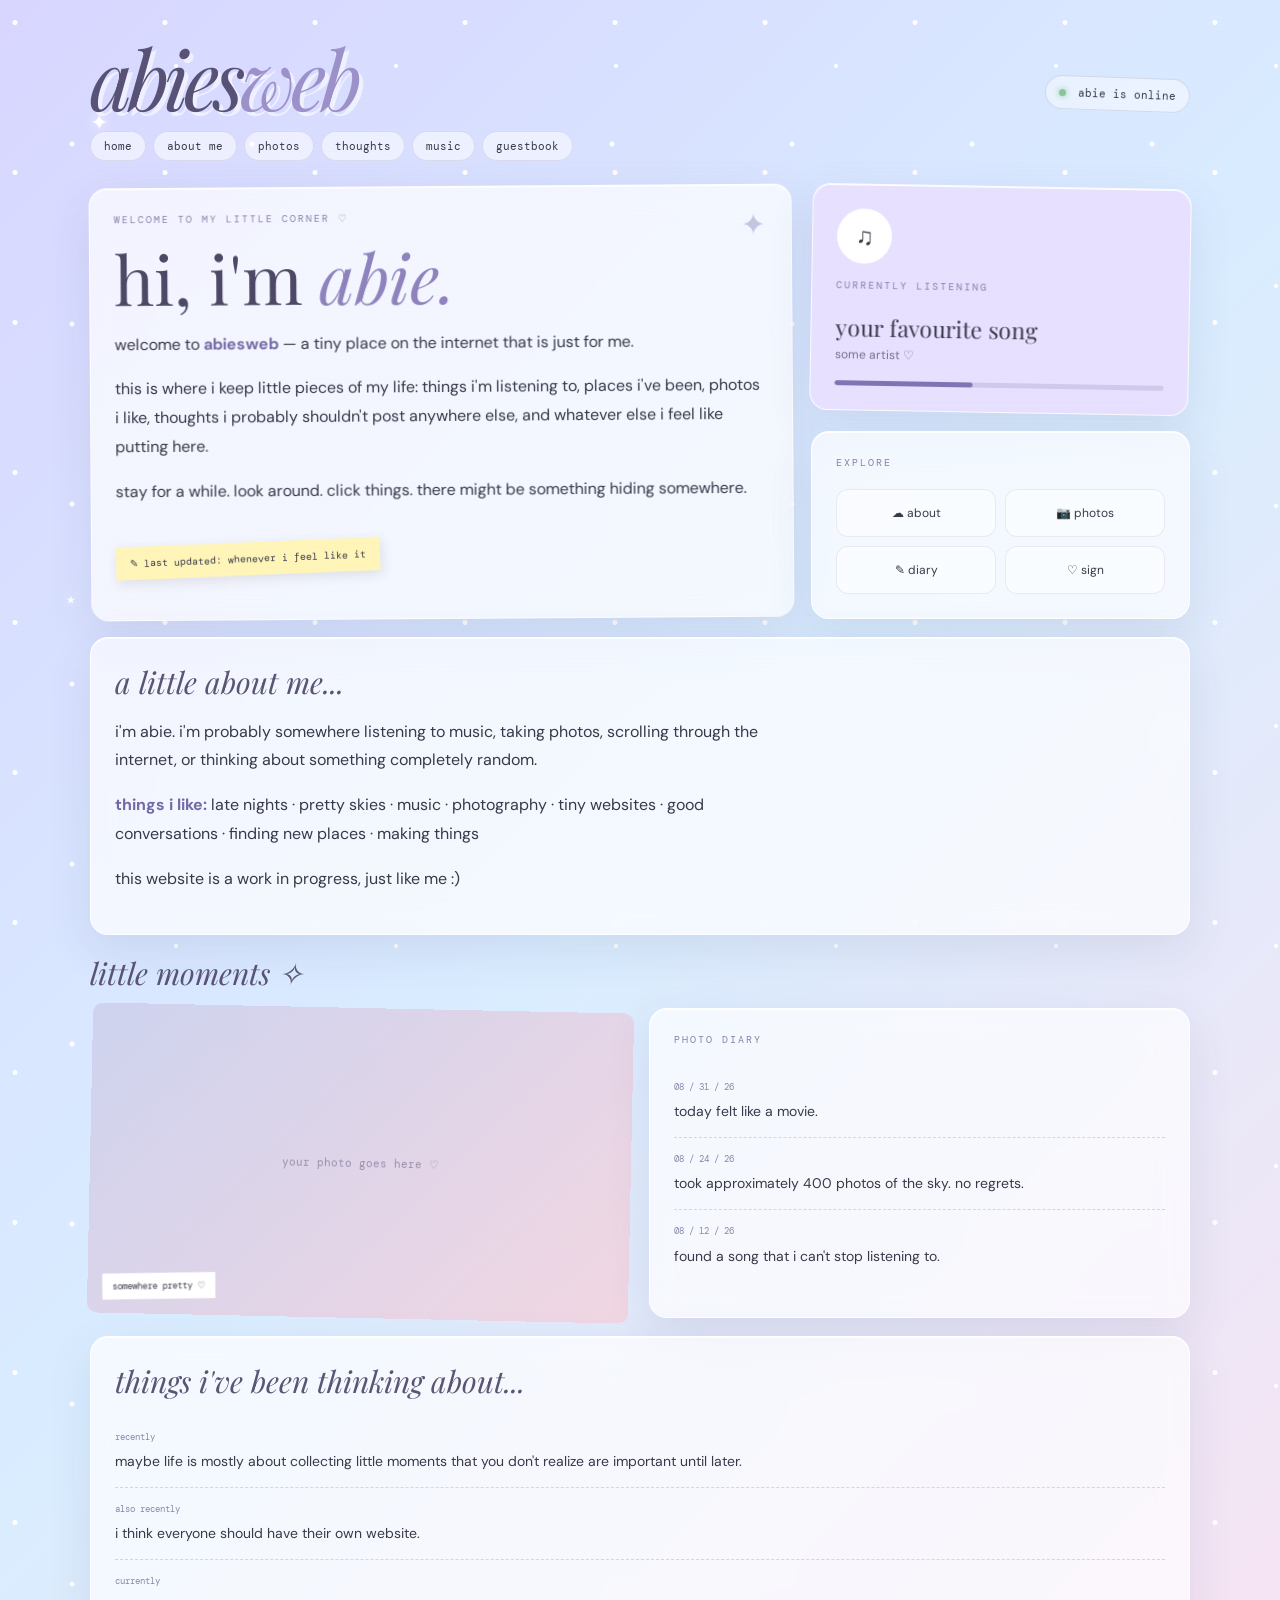
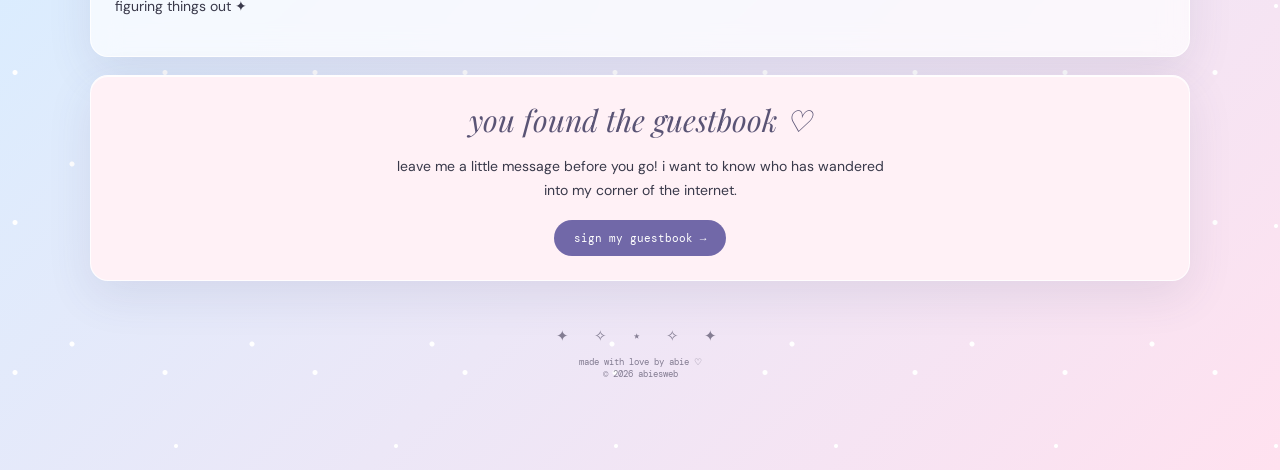
==== index.html @ 8694484e "Add files via upload Add website" ====
<!DOCTYPE html> <html lang="en"> <head> <meta charset="UTF-8"> <meta name="viewport" content="width=device-width, initial-scale=1.0"> <title>abiesweb ✦</title> <link rel="preconnect" href="https://fonts.googleapis.com"> <link rel="preconnect" href="https://fonts.gstatic.com" crossorigin> <link href="https://fonts.googleapis.com/css2?family=DM+Mono:wght@400;500&family=DM+Sans:wght@400;500;700&family=Playfair+Display:ital,wght@0,400;0,500;1,400&display=swap" rel="stylesheet"> <style> :root { --lavender: #dcd8ff; --blue: #cfe8ff; --pink: #ffd9ec; --cream: #fffaf4; --ink: #39394a; --purple: #7168a8; --white: rgba(255,255,255,.68); } * { box-sizing: border-box; cursor: default; } html { scroll-behavior: smooth; } body { margin: 0; color: var(--ink); font-family: "DM Sans", sans-serif; min-height: 100vh; background: radial-gradient(circle at 10% 15%, #ffffff 0 2px, transparent 3px), radial-gradient(circle at 80% 30%, #ffffff 0 1.5px, transparent 2.5px), radial-gradient(circle at 40% 80%, #ffffff 0 2px, transparent 3px), linear-gradient(135deg, #d8d6ff, #d9edff 45%, #ffe1ef); background-size: 150px 150px, 220px 220px, 180px 180px, cover; overflow-x: hidden; } body::before { content: ""; position: fixed; inset: 0; pointer-events: none; z-index: 20; opacity: .13; background-image: repeating-linear-gradient( 0deg, rgba(0,0,0,.04) 0px, rgba(0,0,0,.04) 1px, transparent 1px, transparent 4px ); } a { color: inherit; text-decoration: none; } a:hover { color: var(--purple); } /* FLOATING DECORATIONS */ .sparkle { position: fixed; z-index: 1; color: white; font-size: 22px; animation: float 5s ease-in-out infinite; text-shadow: 0 0 12px white; pointer-events: none; } .s1 { top: 12%; left: 7%; animation-delay: 0s; } .s2 { top: 24%; right: 9%; animation-delay: 1s; } .s3 { top: 65%; left: 5%; animation-delay: 2s; } .s4 { top: 80%; right: 8%; animation-delay: 3s; } @keyframes float { 0%,100% { transform: translateY(0) rotate(0deg); } 50% { transform: translateY(-15px) rotate(8deg); } } /* MAIN WRAPPER */ .page { width: min(1100px, calc(100% - 30px)); margin: 45px auto; position: relative; z-index: 2; } /* HEADER */ header { display: flex; align-items: flex-end; justify-content: space-between; gap: 20px; margin-bottom: 20px; } .logo { font-family: "Playfair Display", serif; font-style: italic; font-size: clamp(45px, 8vw, 82px); line-height: .8; letter-spacing: -5px; color: #575276; text-shadow: 4px 4px 0 rgba(255,255,255,.6); } .logo span { color: #9c91c9; } .status { font-family: "DM Mono", monospace; font-size: 11px; padding: 9px 13px; border: 1px solid rgba(70,60,100,.15); border-radius: 30px; background: rgba(255,255,255,.45); backdrop-filter: blur(10px); transform: rotate(2deg); } .status-dot { display: inline-block; width: 7px; height: 7px; margin-right: 5px; border-radius: 50%; background: #88c59b; box-shadow: 0 0 7px #88c59b; } /* NAV */ nav { display: flex; flex-wrap: wrap; gap: 7px; margin-bottom: 25px; } nav a { padding: 7px 13px; background: rgba(255,255,255,.55); border: 1px solid rgba(80,70,110,.13); border-radius: 20px; font-family: "DM Mono", monospace; font-size: 11px; transition: .2s ease; } nav a:hover { transform: translateY(-3px) rotate(-2deg); background: white; box-shadow: 0 6px 18px rgba(70,60,100,.12); } /* GRID */ .grid { display: grid; grid-template-columns: 1.3fr .7fr; gap: 18px; } .card { background: var(--white); border: 1px solid rgba(255,255,255,.85); border-radius: 18px; padding: 24px; backdrop-filter: blur(14px); box-shadow: 0 15px 45px rgba(76,69,115,.11), inset 0 1px rgba(255,255,255,.9); } .hero { min-height: 400px; position: relative; overflow: hidden; transform: rotate(-.4deg); } .hero::after { content: "✦"; position: absolute; right: 25px; top: 20px; font-size: 30px; color: rgba(113,104,168,.35); animation: float 4s ease-in-out infinite; } .eyebrow { font-family: "DM Mono", monospace; text-transform: uppercase; letter-spacing: 2px; font-size: 10px; color: #8880aa; margin-bottom: 20px; } h1 { font-family: "Playfair Display", serif; font-weight: 400; font-size: clamp(40px, 6vw, 68px); line-height: .95; margin: 0 0 20px; color: #4d4866; } h1 em { color: #8e83bd; } .intro { max-width: 650px; font-size: 16px; line-height: 1.8; } .intro strong { color: #7569a5; } .tiny-note { display: inline-block; margin-top: 20px; padding: 10px 14px; background: #fff5b9; transform: rotate(-2deg); box-shadow: 2px 4px 12px rgba(70,60,50,.12); font-family: "DM Mono", monospace; font-size: 10px; } /* SIDE COLUMN */ .side { display: flex; flex-direction: column; gap: 18px; } .now-playing { background: #e7e0ff; transform: rotate(1deg); } .music-icon { width: 55px; height: 55px; display: grid; place-items: center; border-radius: 50%; background: #fff; margin-bottom: 15px; font-size: 24px; animation: spin 7s linear infinite; } @keyframes spin { to { transform: rotate(360deg); } } .song { font-family: "Playfair Display", serif; font-size: 23px; } .artist { font-size: 12px; opacity: .65; margin-top: 4px; } .mini-player { margin-top: 18px; height: 5px; border-radius: 10px; background: rgba(80,70,120,.15); overflow: hidden; } .progress { width: 42%; height: 100%; background: #8075b2; border-radius: inherit; animation: progress 8s linear infinite alternate; } @keyframes progress { from { width: 10%; } to { width: 80%; } } .links { display: grid; grid-template-columns: 1fr 1fr; gap: 9px; } .little-link { padding: 15px; background: rgba(255,255,255,.55); border-radius: 12px; text-align: center; font-size: 12px; border: 1px solid rgba(80,70,120,.1); transition: .2s; } .little-link:hover { background: white; transform: translateY(-4px); } /* SECTIONS */ section { margin-top: 18px; } .section-title { font-family: "Playfair Display", serif; font-size: 30px; font-style: italic; margin: 0 0 15px; color: #5a5475; } .columns { display: grid; grid-template-columns: 1fr 1fr; gap: 18px; } .photo { min-height: 310px; background: linear-gradient(135deg, rgba(190,200,255,.5), rgba(255,210,230,.6)), #ddd; border-radius: 10px; display: flex; align-items: flex-end; padding: 15px; overflow: hidden; position: relative; transform: rotate(1.2deg); } .photo::before { content: "your photo goes here ♡"; position: absolute; inset: 0; display: grid; place-items: center; color: rgba(70,60,100,.45); font-family: "DM Mono", monospace; font-size: 11px; } .photo-label { position: relative; background: white; padding: 7px 10px; font-family: "DM Mono", monospace; font-size: 9px; transform: rotate(-2deg); } .thoughts { line-height: 1.8; font-size: 14px; } .thought { padding: 13px 0; border-bottom: 1px dashed rgba(80,70,120,.2); } .thought:last-child { border-bottom: none; } .date { display: block; font-family: "DM Mono", monospace; color: #8c84aa; font-size: 9px; margin-bottom: 4px; } /* GUESTBOOK */ .guestbook { text-align: center; background: #fff1f6; } .guestbook p { max-width: 500px; margin: 0 auto 18px; line-height: 1.7; font-size: 14px; } .button { display: inline-block; background: #7168a8; color: white; padding: 11px 20px; border-radius: 30px; font-family: "DM Mono", monospace; font-size: 11px; transition: .2s; } .button:hover { color: white; transform: scale(1.05) rotate(-2deg); box-shadow: 0 7px 20px rgba(80,70,130,.25); } /* FOOTER */ footer { text-align: center; padding: 45px 10px; font-family: "DM Mono", monospace; font-size: 9px; color: rgba(60,55,80,.6); } .footer-stars { font-size: 15px; margin-bottom: 10px; letter-spacing: 8px; } /* MOBILE */ @media (max-width: 760px) { .page { width: min(100% - 20px, 600px); margin: 25px auto; } header { align-items: flex-start; flex-direction: column; } .logo { font-size: 58px; } .grid, .columns { grid-template-columns: 1fr; } .hero { min-height: 360px; } .side { display: grid; grid-template-columns: 1fr; } .card { padding: 19px; } .photo { min-height: 260px; } } </style> </head> <body> <!-- little floating stars --> <div class="sparkle s1">✦</div> <div class="sparkle s2">✧</div> <div class="sparkle s3">⋆</div> <div class="sparkle s4">✦</div> <main class="page">
<header>
  <div class="logo">
    abies<span>web</span>
  </div>

  <div class="status">
    <span class="status-dot"></span>
    abie is online
  </div>
</header>

<nav>
  <a href="#home">home</a>
  <a href="#about">about me</a>
  <a href="#photos">photos</a>
  <a href="#thoughts">thoughts</a>
  <a href="#music">music</a>
  <a href="#guestbook">guestbook</a>
</nav>

<div class="grid" id="home">

  <article class="card hero">

    <div class="eyebrow">welcome to my little corner ♡</div>

    <h1>
      hi, i'm <em>abie.</em>
    </h1>

    <div class="intro">
      <p>
        welcome to <strong>abiesweb</strong> — a tiny place on the
        internet that is just for me.
      </p>

      <p>
        this is where i keep little pieces of my life:
        things i'm listening to, places i've been, photos i like,
        thoughts i probably shouldn't post anywhere else,
        and whatever else i feel like putting here.
      </p>

      <p>
        stay for a while. look around. click things.
        there might be something hiding somewhere.
      </p>
    </div>

    <div class="tiny-note">
      ✎ last updated: whenever i feel like it
    </div>

  </article>

  <div class="side">

    <article class="card now-playing" id="music">

      <div class="music-icon">♫</div>

      <div class="eyebrow">currently listening</div>

      <div class="song">your favourite song</div>
      <div class="artist">some artist ♡</div>

      <div class="mini-player">
        <div class="progress"></div>
      </div>

    </article>

    <article class="card">

      <div class="eyebrow">explore</div>

      <div class="links">
        <a class="little-link" href="#about">☁ about</a>
        <a class="little-link" href="#photos">📷 photos</a>
        <a class="little-link" href="#thoughts">✎ diary</a>
        <a class="little-link" href="#guestbook">♡ sign</a>
      </div>

    </article>

  </div>

</div>

<section id="about">

  <div class="card">

    <div class="section-title">a little about me...</div>

    <div class="intro">
      <p>
        i'm abie. i'm probably somewhere listening to music,
        taking photos, scrolling through the internet, or
        thinking about something completely random.
      </p>

      <p>
        <strong>things i like:</strong>
        late nights · pretty skies · music · photography ·
        tiny websites · good conversations · finding new places ·
        making things
      </p>

      <p>
        this website is a work in progress, just like me :)
      </p>
    </div>

  </div>

</section>

<section id="photos">

  <div class="section-title">little moments ✧</div>

  <div class="columns">

    <div class="photo">
      <div class="photo-label">somewhere pretty ♡</div>
    </div>

    <div class="card">

      <div class="eyebrow">photo diary</div>

      <div class="thoughts">

        <div class="thought">
          <span class="date">08 / 31 / 26</span>
          today felt like a movie.
        </div>

        <div class="thought">
          <span class="date">08 / 24 / 26</span>
          took approximately 400 photos of the sky.
          no regrets.
        </div>

        <div class="thought">
          <span class="date">08 / 12 / 26</span>
          found a song that i can't stop listening to.
        </div>

      </div>

    </div>

  </div>

</section>

<section id="thoughts">

  <div class="card">

    <div class="section-title">things i've been thinking about...</div>

    <div class="thoughts">

      <div class="thought">
        <span class="date">recently</span>
        maybe life is mostly about collecting little moments
        that you don't realize are important until later.
      </div>

      <div class="thought">
        <span class="date">also recently</span>
        i think everyone should have their own website.
      </div>

      <div class="thought">
        <span class="date">currently</span>
        figuring things out ✦
      </div>

    </div>

  </div>

</section>

<section id="guestbook">

  <div class="card guestbook">

    <div class="section-title">you found the guestbook ♡</div>

    <p>
      leave me a little message before you go!
      i want to know who has wandered into my corner
      of the internet.
    </p>

    <a class="button" href="#">
      sign my guestbook →
    </a>

  </div>

</section>

<footer>

  <div class="footer-stars">✦ ✧ ⋆ ✧ ✦</div>

  made with love by abie ♡
  <br>
  © 2026 abiesweb

</footer>

</main> </body> </html>
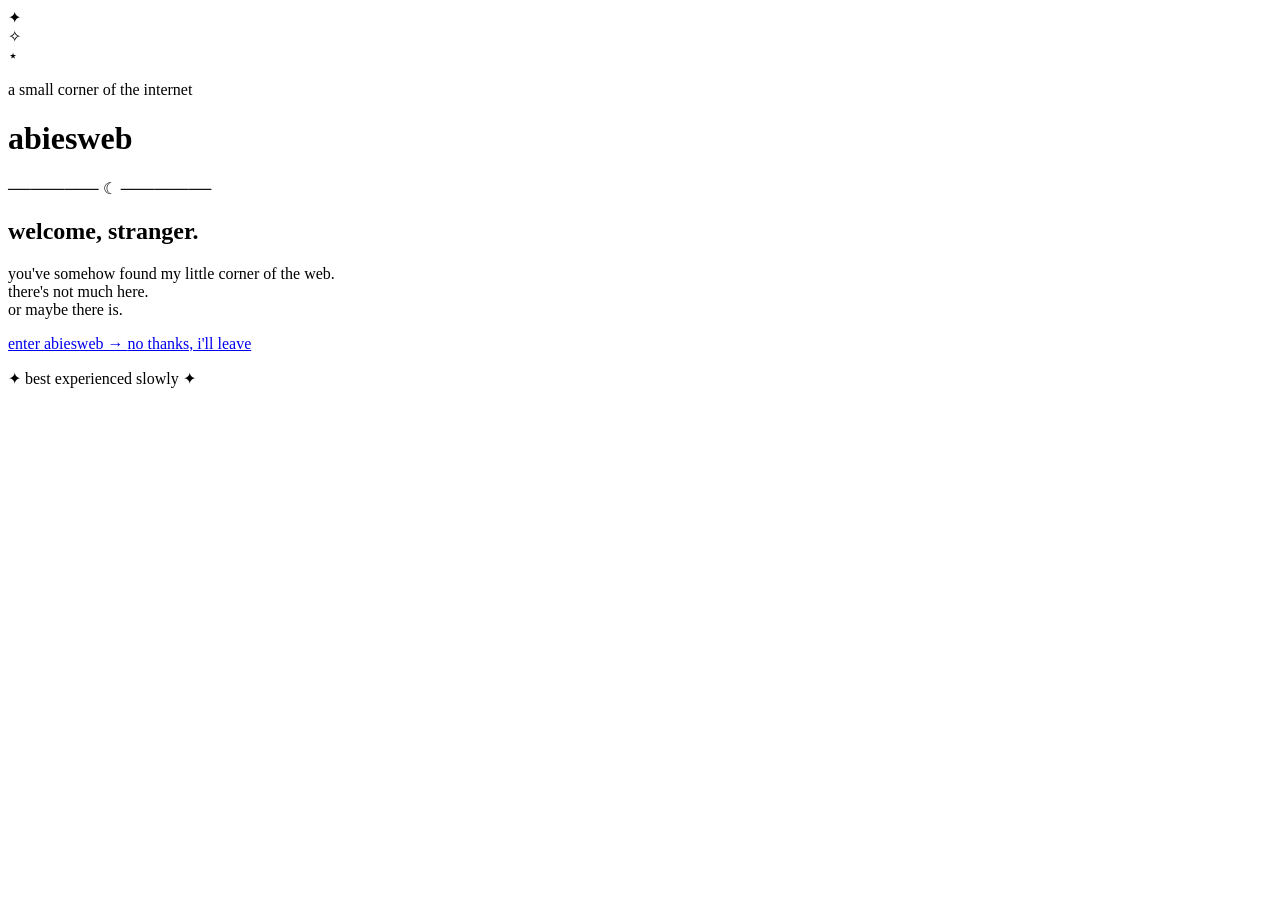
==== commit aeeca001: "Redesign index.html for entrance page The previous layout has been replaced with a new entrance page" ====
--- a/index.html
+++ b/index.html
@@ -1,220 +1,38 @@
-<!DOCTYPE html> <html lang="en"> <head> <meta charset="UTF-8"> <meta name="viewport" content="width=device-width, initial-scale=1.0"> <title>abiesweb ✦</title> <link rel="preconnect" href="https://fonts.googleapis.com"> <link rel="preconnect" href="https://fonts.gstatic.com" crossorigin> <link href="https://fonts.googleapis.com/css2?family=DM+Mono:wght@400;500&family=DM+Sans:wght@400;500;700&family=Playfair+Display:ital,wght@0,400;0,500;1,400&display=swap" rel="stylesheet"> <style> :root { --lavender: #dcd8ff; --blue: #cfe8ff; --pink: #ffd9ec; --cream: #fffaf4; --ink: #39394a; --purple: #7168a8; --white: rgba(255,255,255,.68); } * { box-sizing: border-box; cursor: default; } html { scroll-behavior: smooth; } body { margin: 0; color: var(--ink); font-family: "DM Sans", sans-serif; min-height: 100vh; background: radial-gradient(circle at 10% 15%, #ffffff 0 2px, transparent 3px), radial-gradient(circle at 80% 30%, #ffffff 0 1.5px, transparent 2.5px), radial-gradient(circle at 40% 80%, #ffffff 0 2px, transparent 3px), linear-gradient(135deg, #d8d6ff, #d9edff 45%, #ffe1ef); background-size: 150px 150px, 220px 220px, 180px 180px, cover; overflow-x: hidden; } body::before { content: ""; position: fixed; inset: 0; pointer-events: none; z-index: 20; opacity: .13; background-image: repeating-linear-gradient( 0deg, rgba(0,0,0,.04) 0px, rgba(0,0,0,.04) 1px, transparent 1px, transparent 4px ); } a { color: inherit; text-decoration: none; } a:hover { color: var(--purple); } /* FLOATING DECORATIONS */ .sparkle { position: fixed; z-index: 1; color: white; font-size: 22px; animation: float 5s ease-in-out infinite; text-shadow: 0 0 12px white; pointer-events: none; } .s1 { top: 12%; left: 7%; animation-delay: 0s; } .s2 { top: 24%; right: 9%; animation-delay: 1s; } .s3 { top: 65%; left: 5%; animation-delay: 2s; } .s4 { top: 80%; right: 8%; animation-delay: 3s; } @keyframes float { 0%,100% { transform: translateY(0) rotate(0deg); } 50% { transform: translateY(-15px) rotate(8deg); } } /* MAIN WRAPPER */ .page { width: min(1100px, calc(100% - 30px)); margin: 45px auto; position: relative; z-index: 2; } /* HEADER */ header { display: flex; align-items: flex-end; justify-content: space-between; gap: 20px; margin-bottom: 20px; } .logo { font-family: "Playfair Display", serif; font-style: italic; font-size: clamp(45px, 8vw, 82px); line-height: .8; letter-spacing: -5px; color: #575276; text-shadow: 4px 4px 0 rgba(255,255,255,.6); } .logo span { color: #9c91c9; } .status { font-family: "DM Mono", monospace; font-size: 11px; padding: 9px 13px; border: 1px solid rgba(70,60,100,.15); border-radius: 30px; background: rgba(255,255,255,.45); backdrop-filter: blur(10px); transform: rotate(2deg); } .status-dot { display: inline-block; width: 7px; height: 7px; margin-right: 5px; border-radius: 50%; background: #88c59b; box-shadow: 0 0 7px #88c59b; } /* NAV */ nav { display: flex; flex-wrap: wrap; gap: 7px; margin-bottom: 25px; } nav a { padding: 7px 13px; background: rgba(255,255,255,.55); border: 1px solid rgba(80,70,110,.13); border-radius: 20px; font-family: "DM Mono", monospace; font-size: 11px; transition: .2s ease; } nav a:hover { transform: translateY(-3px) rotate(-2deg); background: white; box-shadow: 0 6px 18px rgba(70,60,100,.12); } /* GRID */ .grid { display: grid; grid-template-columns: 1.3fr .7fr; gap: 18px; } .card { background: var(--white); border: 1px solid rgba(255,255,255,.85); border-radius: 18px; padding: 24px; backdrop-filter: blur(14px); box-shadow: 0 15px 45px rgba(76,69,115,.11), inset 0 1px rgba(255,255,255,.9); } .hero { min-height: 400px; position: relative; overflow: hidden; transform: rotate(-.4deg); } .hero::after { content: "✦"; position: absolute; right: 25px; top: 20px; font-size: 30px; color: rgba(113,104,168,.35); animation: float 4s ease-in-out infinite; } .eyebrow { font-family: "DM Mono", monospace; text-transform: uppercase; letter-spacing: 2px; font-size: 10px; color: #8880aa; margin-bottom: 20px; } h1 { font-family: "Playfair Display", serif; font-weight: 400; font-size: clamp(40px, 6vw, 68px); line-height: .95; margin: 0 0 20px; color: #4d4866; } h1 em { color: #8e83bd; } .intro { max-width: 650px; font-size: 16px; line-height: 1.8; } .intro strong { color: #7569a5; } .tiny-note { display: inline-block; margin-top: 20px; padding: 10px 14px; background: #fff5b9; transform: rotate(-2deg); box-shadow: 2px 4px 12px rgba(70,60,50,.12); font-family: "DM Mono", monospace; font-size: 10px; } /* SIDE COLUMN */ .side { display: flex; flex-direction: column; gap: 18px; } .now-playing { background: #e7e0ff; transform: rotate(1deg); } .music-icon { width: 55px; height: 55px; display: grid; place-items: center; border-radius: 50%; background: #fff; margin-bottom: 15px; font-size: 24px; animation: spin 7s linear infinite; } @keyframes spin { to { transform: rotate(360deg); } } .song { font-family: "Playfair Display", serif; font-size: 23px; } .artist { font-size: 12px; opacity: .65; margin-top: 4px; } .mini-player { margin-top: 18px; height: 5px; border-radius: 10px; background: rgba(80,70,120,.15); overflow: hidden; } .progress { width: 42%; height: 100%; background: #8075b2; border-radius: inherit; animation: progress 8s linear infinite alternate; } @keyframes progress { from { width: 10%; } to { width: 80%; } } .links { display: grid; grid-template-columns: 1fr 1fr; gap: 9px; } .little-link { padding: 15px; background: rgba(255,255,255,.55); border-radius: 12px; text-align: center; font-size: 12px; border: 1px solid rgba(80,70,120,.1); transition: .2s; } .little-link:hover { background: white; transform: translateY(-4px); } /* SECTIONS */ section { margin-top: 18px; } .section-title { font-family: "Playfair Display", serif; font-size: 30px; font-style: italic; margin: 0 0 15px; color: #5a5475; } .columns { display: grid; grid-template-columns: 1fr 1fr; gap: 18px; } .photo { min-height: 310px; background: linear-gradient(135deg, rgba(190,200,255,.5), rgba(255,210,230,.6)), #ddd; border-radius: 10px; display: flex; align-items: flex-end; padding: 15px; overflow: hidden; position: relative; transform: rotate(1.2deg); } .photo::before { content: "your photo goes here ♡"; position: absolute; inset: 0; display: grid; place-items: center; color: rgba(70,60,100,.45); font-family: "DM Mono", monospace; font-size: 11px; } .photo-label { position: relative; background: white; padding: 7px 10px; font-family: "DM Mono", monospace; font-size: 9px; transform: rotate(-2deg); } .thoughts { line-height: 1.8; font-size: 14px; } .thought { padding: 13px 0; border-bottom: 1px dashed rgba(80,70,120,.2); } .thought:last-child { border-bottom: none; } .date { display: block; font-family: "DM Mono", monospace; color: #8c84aa; font-size: 9px; margin-bottom: 4px; } /* GUESTBOOK */ .guestbook { text-align: center; background: #fff1f6; } .guestbook p { max-width: 500px; margin: 0 auto 18px; line-height: 1.7; font-size: 14px; } .button { display: inline-block; background: #7168a8; color: white; padding: 11px 20px; border-radius: 30px; font-family: "DM Mono", monospace; font-size: 11px; transition: .2s; } .button:hover { color: white; transform: scale(1.05) rotate(-2deg); box-shadow: 0 7px 20px rgba(80,70,130,.25); } /* FOOTER */ footer { text-align: center; padding: 45px 10px; font-family: "DM Mono", monospace; font-size: 9px; color: rgba(60,55,80,.6); } .footer-stars { font-size: 15px; margin-bottom: 10px; letter-spacing: 8px; } /* MOBILE */ @media (max-width: 760px) { .page { width: min(100% - 20px, 600px); margin: 25px auto; } header { align-items: flex-start; flex-direction: column; } .logo { font-size: 58px; } .grid, .columns { grid-template-columns: 1fr; } .hero { min-height: 360px; } .side { display: grid; grid-template-columns: 1fr; } .card { padding: 19px; } .photo { min-height: 260px; } } </style> </head> <body> <!-- little floating stars --> <div class="sparkle s1">✦</div> <div class="sparkle s2">✧</div> <div class="sparkle s3">⋆</div> <div class="sparkle s4">✦</div> <main class="page">
-<header>
-  <div class="logo">
-    abies<span>web</span>
-  </div>
+<!DOCTYPE html> <html lang="en"> <head> <meta charset="UTF-8"> <meta name="viewport" content="width=device-width, initial-scale=1.0"> <title>abiesweb ☾</title> <link rel="stylesheet" href="style.css"> </head> <body class="entrance-page">
+<div class="stars">✦</div>
+<div class="stars star-2">✧</div>
+<div class="stars star-3">⋆</div>
 
-  <div class="status">
-    <span class="status-dot"></span>
-    abie is online
-  </div>
-</header>
+<main class="entrance">
 
-<nav>
-  <a href="#home">home</a>
-  <a href="#about">about me</a>
-  <a href="#photos">photos</a>
-  <a href="#thoughts">thoughts</a>
-  <a href="#music">music</a>
-  <a href="#guestbook">guestbook</a>
-</nav>
+    <p class="tiny-label">a small corner of the internet</p>
 
-<div class="grid" id="home">
+    <h1>abies<span>web</span></h1>
 
-  <article class="card hero">
+    <div class="ornament">──────── ☾ ────────</div>
 
-    <div class="eyebrow">welcome to my little corner ♡</div>
+    <h2>welcome, stranger.</h2>
 
-    <h1>
-      hi, i'm <em>abie.</em>
-    </h1>
-
-    <div class="intro">
-      <p>
-        welcome to <strong>abiesweb</strong> — a tiny place on the
-        internet that is just for me.
-      </p>
-
-      <p>
-        this is where i keep little pieces of my life:
-        things i'm listening to, places i've been, photos i like,
-        thoughts i probably shouldn't post anywhere else,
-        and whatever else i feel like putting here.
-      </p>
-
-      <p>
-        stay for a while. look around. click things.
-        there might be something hiding somewhere.
-      </p>
-    </div>
-
-    <div class="tiny-note">
-      ✎ last updated: whenever i feel like it
-    </div>
-
-  </article>
-
-  <div class="side">
-
-    <article class="card now-playing" id="music">
-
-      <div class="music-icon">♫</div>
-
-      <div class="eyebrow">currently listening</div>
-
-      <div class="song">your favourite song</div>
-      <div class="artist">some artist ♡</div>
-
-      <div class="mini-player">
-        <div class="progress"></div>
-      </div>
-
-    </article>
-
-    <article class="card">
-
-      <div class="eyebrow">explore</div>
-
-      <div class="links">
-        <a class="little-link" href="#about">☁ about</a>
-        <a class="little-link" href="#photos">📷 photos</a>
-        <a class="little-link" href="#thoughts">✎ diary</a>
-        <a class="little-link" href="#guestbook">♡ sign</a>
-      </div>
-
-    </article>
-
-  </div>
-
-</div>
-
-<section id="about">
-
-  <div class="card">
-
-    <div class="section-title">a little about me...</div>
-
-    <div class="intro">
-      <p>
-        i'm abie. i'm probably somewhere listening to music,
-        taking photos, scrolling through the internet, or
-        thinking about something completely random.
-      </p>
-
-      <p>
-        <strong>things i like:</strong>
-        late nights · pretty skies · music · photography ·
-        tiny websites · good conversations · finding new places ·
-        making things
-      </p>
-
-      <p>
-        this website is a work in progress, just like me :)
-      </p>
-    </div>
-
-  </div>
-
-</section>
-
-<section id="photos">
-
-  <div class="section-title">little moments ✧</div>
-
-  <div class="columns">
-
-    <div class="photo">
-      <div class="photo-label">somewhere pretty ♡</div>
-    </div>
-
-    <div class="card">
-
-      <div class="eyebrow">photo diary</div>
-
-      <div class="thoughts">
-
-        <div class="thought">
-          <span class="date">08 / 31 / 26</span>
-          today felt like a movie.
-        </div>
-
-        <div class="thought">
-          <span class="date">08 / 24 / 26</span>
-          took approximately 400 photos of the sky.
-          no regrets.
-        </div>
-
-        <div class="thought">
-          <span class="date">08 / 12 / 26</span>
-          found a song that i can't stop listening to.
-        </div>
-
-      </div>
-
-    </div>
-
-  </div>
-
-</section>
-
-<section id="thoughts">
-
-  <div class="card">
-
-    <div class="section-title">things i've been thinking about...</div>
-
-    <div class="thoughts">
-
-      <div class="thought">
-        <span class="date">recently</span>
-        maybe life is mostly about collecting little moments
-        that you don't realize are important until later.
-      </div>
-
-      <div class="thought">
-        <span class="date">also recently</span>
-        i think everyone should have their own website.
-      </div>
-
-      <div class="thought">
-        <span class="date">currently</span>
-        figuring things out ✦
-      </div>
-
-    </div>
-
-  </div>
-
-</section>
-
-<section id="guestbook">
-
-  <div class="card guestbook">
-
-    <div class="section-title">you found the guestbook ♡</div>
-
-    <p>
-      leave me a little message before you go!
-      i want to know who has wandered into my corner
-      of the internet.
+    <p class="entrance-description">
+        you've somehow found my little corner of the web.
+        <br>
+        there's not much here.
+        <br>
+        or maybe there is.
     </p>
 
-    <a class="button" href="#">
-      sign my guestbook →
+    <a href="home.html" class="enter-button">
+        enter abiesweb →
     </a>
 
-  </div>
+    <a href="https://www.google.com" class="leave">
+        no thanks, i'll leave
+    </a>
 
-</section>
+    <p class="entrance-footer">
+        ✦ best experienced slowly ✦
+    </p>
 
-<footer>
+</main>
 
-  <div class="footer-stars">✦ ✧ ⋆ ✧ ✦</div>
-
-  made with love by abie ♡
-  <br>
-  © 2026 abiesweb
-
-</footer>
-
-</main> </body> </html>+</body> </html>
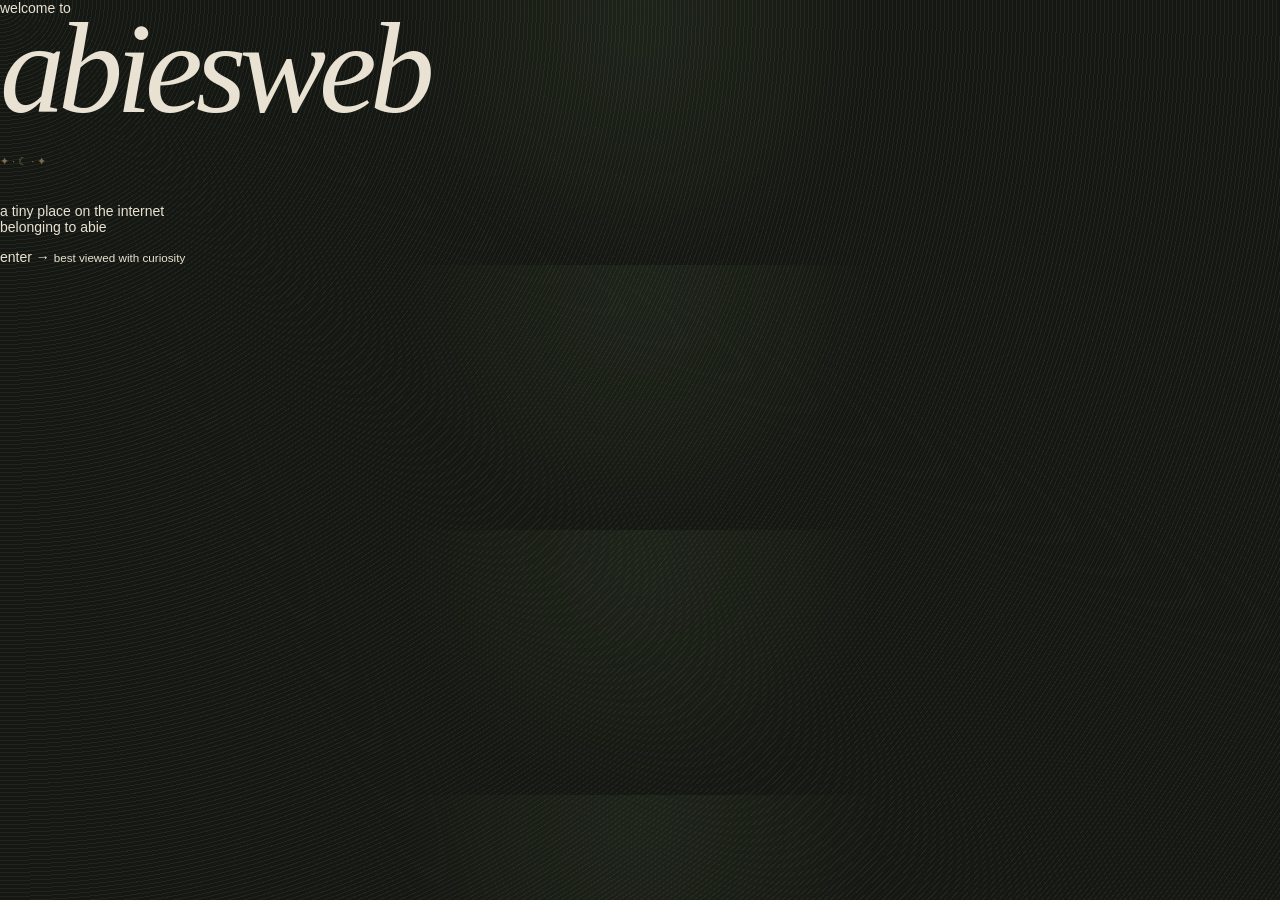
==== commit f87b24e8: "Revise index.html for new landing page design Updated the landing page structure and content." ====
--- a/index.html
+++ b/index.html
@@ -1,38 +1,15 @@
-<!DOCTYPE html> <html lang="en"> <head> <meta charset="UTF-8"> <meta name="viewport" content="width=device-width, initial-scale=1.0"> <title>abiesweb ☾</title> <link rel="stylesheet" href="style.css"> </head> <body class="entrance-page">
-<div class="stars">✦</div>
-<div class="stars star-2">✧</div>
-<div class="stars star-3">⋆</div>
+<!DOCTYPE html> <html lang="en"> <head> <meta charset="UTF-8"> <meta name="viewport" content="width=device-width,initial-scale=1"> <title>abiesweb</title> <link rel="stylesheet" href="style.css"> </head> <body class="landing"> <div class="noise"></div> <main class="entrance"> <div class="tiny">welcome to</div>
+<h1>abiesweb</h1>
 
-<main class="entrance">
+<div class="ornament">✦ · ☾ · ✦</div>
 
-    <p class="tiny-label">a small corner of the internet</p>
+<p>
+    a tiny place on the internet<br>
+    belonging to abie
+</p>
 
-    <h1>abies<span>web</span></h1>
+<a class="enter" href="pages/home.html">enter →</a>
 
-    <div class="ornament">──────── ☾ ────────</div>
+<small>best viewed with curiosity</small>
 
-    <h2>welcome, stranger.</h2>
-
-    <p class="entrance-description">
-        you've somehow found my little corner of the web.
-        <br>
-        there's not much here.
-        <br>
-        or maybe there is.
-    </p>
-
-    <a href="home.html" class="enter-button">
-        enter abiesweb →
-    </a>
-
-    <a href="https://www.google.com" class="leave">
-        no thanks, i'll leave
-    </a>
-
-    <p class="entrance-footer">
-        ✦ best experienced slowly ✦
-    </p>
-
-</main>
-
-</body> </html>
+</main> </body> </html>
--- a/style.css
+++ b/style.css
@@ -0,0 +1,1202 @@
+:root {
+--black: #151812;
+--dark: #1d241c;
+--forest: #354333;
+--moss: #65735d;
+--sage: #8b9880;
+
+--brown: #685242;
+--gold: #b49a5b;
+--gold-light: #d1bc7c;
+
+--cream: #e9e1d2;
+--grey: #9b9d93;
+--muted: #6f756b;
+
+--line: rgba(233,225,210,.13);
+
+}
+
+{
+box-sizing: border-box;
+}
+html {
+scroll-behavior: smooth;
+}
+
+body {
+margin: 0;
+background:
+radial-gradient(
+circle at 50% 10%,
+rgba(75,95,67,.16),
+transparent 35%
+),
+var(--black);
+
+color: var(--cream);
+
+font-family:
+    Arial,
+    Helvetica,
+    sans-serif;
+
+font-size: 14px;
+
+}
+
+/* =================================
+GRAIN
+================================= */
+
+body::before {
+content: "";
+
+position: fixed;
+inset: 0;
+
+pointer-events: none;
+
+z-index: 999;
+
+opacity: .055;
+
+background-image:
+    repeating-radial-gradient(
+        circle at 0 0,
+        white 0,
+        white 1px,
+        transparent 1px,
+        transparent 4px
+    );
+
+}
+
+/* =================================
+LINKS
+================================= */
+
+a {
+color: inherit;
+text-decoration: none;
+}
+
+/* =================================
+ENTRANCE
+================================= */
+
+.entrance-page {
+min-height: 100vh;
+
+display: flex;
+align-items: center;
+justify-content: center;
+
+text-align: center;
+
+background:
+    radial-gradient(
+        circle at center,
+        #273224,
+        transparent 45%
+    ),
+    #11140f;
+
+overflow: hidden;
+
+}
+
+.entrance {
+width: min(600px, 90%);
+
+animation:
+    fadeIn 2s ease;
+
+}
+
+@keyframes fadeIn {
+
+from {
+    opacity: 0;
+    transform: translateY(20px);
+}
+
+to {
+    opacity: 1;
+    transform: translateY(0);
+}
+
+}
+
+.tiny-label {
+font-family: monospace;
+
+font-size: 9px;
+
+letter-spacing: 2px;
+
+text-transform: uppercase;
+
+color: var(--gold);
+
+margin-bottom: 30px;
+
+}
+
+.entrance h1 {
+font-family:
+Georgia,
+"Times New Roman",
+serif;
+
+font-style: italic;
+
+font-weight: 400;
+
+font-size: clamp(70px, 14vw, 130px);
+
+letter-spacing: -7px;
+
+line-height: .8;
+
+margin: 0;
+
+}
+
+.entrance h1 span,
+.site-title span {
+color: var(--gold);
+}
+
+.ornament {
+color: var(--gold);
+
+margin: 35px 0;
+
+opacity: .65;
+
+font-size: 11px;
+
+}
+
+.entrance h2 {
+font-family: Georgia, serif;
+
+font-size: 25px;
+
+font-style: italic;
+
+font-weight: 400;
+
+}
+
+.entrance-description {
+color: var(--grey);
+
+line-height: 1.9;
+
+font-size: 12px;
+
+margin: 20px auto 35px;
+
+}
+
+.enter-button {
+display: inline-block;
+
+border: 1px solid var(--gold);
+
+padding: 13px 23px;
+
+color: var(--cream);
+
+font-family: monospace;
+
+font-size: 10px;
+
+letter-spacing: 1px;
+
+transition: .3s;
+
+}
+
+.enter-button:hover {
+background: var(--gold);
+
+color: var(--black);
+
+transform: translateY(-3px);
+
+}
+
+.leave {
+display: block;
+
+margin-top: 18px;
+
+color: #5f655d;
+
+font-family: monospace;
+
+font-size: 9px;
+
+}
+
+.leave:hover {
+color: var(--grey);
+}
+
+.entrance-footer {
+margin-top: 55px;
+
+color: #51574e;
+
+font-family: monospace;
+
+font-size: 8px;
+
+}
+
+/* =================================
+STARS
+================================= */
+
+.stars {
+position: fixed;
+
+top: 18%;
+left: 13%;
+
+color: var(--gold-light);
+
+animation: twinkle 4s infinite;
+
+opacity: .6;
+
+}
+
+.star-2 {
+top: 25%;
+left: auto;
+right: 15%;
+
+animation-delay: 1s;
+
+}
+
+.star-3 {
+top: auto;
+bottom: 20%;
+left: 20%;
+
+animation-delay: 2s;
+
+}
+
+@keyframes twinkle {
+
+0%,100% {
+    opacity: .2;
+    transform: scale(.8);
+}
+
+50% {
+    opacity: .9;
+    transform: scale(1.2);
+}
+
+}
+
+/* =================================
+SITE
+================================= */
+
+.site {
+width: min(1050px, calc(100% - 35px));
+
+margin: auto;
+
+}
+
+/* =================================
+HEADER
+================================= */
+
+header {
+min-height: 135px;
+
+display: flex;
+
+align-items: center;
+
+justify-content: space-between;
+
+border-bottom: 1px solid var(--line);
+
+}
+
+.site-title {
+font-family: Georgia, serif;
+
+font-size: 45px;
+
+font-style: italic;
+
+letter-spacing: -3px;
+
+}
+
+.online {
+font-family: monospace;
+
+font-size: 8px;
+
+color: var(--grey);
+
+}
+
+.online span {
+display: inline-block;
+
+width: 6px;
+height: 6px;
+
+border-radius: 50%;
+
+background: #849875;
+
+box-shadow: 0 0 8px #849875;
+
+margin-right: 5px;
+
+}
+
+/* =================================
+NAV
+================================= */
+
+nav {
+display: flex;
+
+flex-wrap: wrap;
+
+gap: 22px;
+
+padding: 18px 0;
+
+border-bottom: 1px solid var(--line);
+
+}
+
+nav a {
+color: var(--grey);
+
+font-family: monospace;
+
+font-size: 9px;
+
+transition: .2s;
+
+}
+
+nav a:hover {
+color: var(--gold-light);
+}
+
+/* =================================
+GENERAL SECTIONS
+================================= */
+
+section {
+padding: 75px 0;
+
+border-bottom: 1px solid var(--line);
+
+}
+
+.label,
+.small-title {
+font-family: monospace;
+
+text-transform: uppercase;
+
+letter-spacing: 2px;
+
+color: var(--gold);
+
+font-size: 8px;
+
+}
+
+h1 {
+font-family: Georgia, serif;
+
+font-size: clamp(55px, 8vw, 90px);
+
+font-weight: 400;
+
+line-height: .85;
+
+margin: 20px 0 30px;
+
+letter-spacing: -4px;
+
+}
+
+h1 em {
+color: var(--gold-light);
+
+font-style: italic;
+
+}
+
+/* =================================
+WELCOME
+================================= */
+
+.welcome {
+min-height: 580px;
+
+display: grid;
+
+grid-template-columns: 1fr 1fr;
+
+gap: 70px;
+
+align-items: center;
+
+}
+
+.welcome-text {
+max-width: 480px;
+}
+
+.welcome-text p {
+color: #aaa9a0;
+
+line-height: 1.9;
+
+font-size: 13px;
+
+}
+
+.welcome-text p:first-of-type {
+color: var(--cream);
+
+font-family: Georgia, serif;
+
+font-size: 20px;
+
+font-style: italic;
+
+}
+
+.note {
+display: inline-block;
+
+margin-top: 20px;
+
+padding: 10px 14px;
+
+background: #d6c89c;
+
+color: #343329;
+
+font-family: monospace;
+
+font-size: 8px;
+
+transform: rotate(-2deg);
+
+}
+
+.home-photo {
+text-align: center;
+}
+
+.photo-placeholder {
+width: min(340px, 90%);
+
+aspect-ratio: 4 / 5;
+
+margin: auto;
+
+background:
+    linear-gradient(
+        145deg,
+        #697b61,
+        #424b3d 45%,
+        #302e29
+    );
+
+border: 8px solid #ddd5c5;
+
+box-shadow:
+    15px 20px 35px rgba(0,0,0,.35);
+
+transform: rotate(3deg);
+
+display: grid;
+
+place-items: center;
+
+color: rgba(240,235,220,.5);
+
+font-family: monospace;
+
+font-size: 10px;
+
+}
+
+.home-photo p {
+font-family: Georgia, serif;
+
+font-style: italic;
+
+color: var(--gold-light);
+
+margin-top: 25px;
+
+}
+
+/* =================================
+SECTION TITLE
+================================= */
+
+.section-title {
+display: flex;
+
+align-items: baseline;
+
+gap: 15px;
+
+font-family: Georgia, serif;
+
+font-size: 42px;
+
+font-style: italic;
+
+margin-bottom: 30px;
+
+}
+
+.section-title span {
+font-family: monospace;
+
+color: var(--gold);
+
+font-size: 8px;
+
+font-style: normal;
+
+}
+
+/* =================================
+LINK GRID
+================================= */
+
+.link-grid {
+display: grid;
+
+grid-template-columns:
+    repeat(3, 1fr);
+
+gap: 10px;
+
+}
+
+.web-card {
+min-height: 140px;
+
+padding: 22px;
+
+background: rgba(70,82,65,.17);
+
+border: 1px solid rgba(179,154,91,.08);
+
+display: flex;
+
+flex-direction: column;
+
+justify-content: space-between;
+
+transition: .3s;
+
+}
+
+.web-card:hover {
+background: rgba(101,115,93,.25);
+
+transform:
+    translateY(-5px)
+    rotate(-1deg);
+
+}
+
+.web-card > span {
+font-size: 18px;
+
+color: var(--gold);
+
+}
+
+.web-card strong {
+font-family: Georgia, serif;
+
+font-size: 22px;
+
+font-weight: 400;
+
+}
+
+.web-card small {
+color: var(--muted);
+
+font-family: monospace;
+
+font-size: 8px;
+
+}
+
+/* =================================
+CURRENTLY
+================================= */
+
+.current-grid {
+display: grid;
+
+grid-template-columns:
+    repeat(3, 1fr);
+
+gap: 1px;
+
+background: var(--line);
+
+}
+
+.current-grid > div {
+padding: 25px;
+
+background: var(--dark);
+
+}
+
+.current-grid small {
+font-family: monospace;
+
+color: var(--gold);
+
+font-size: 8px;
+
+}
+
+.current-grid p {
+font-family: Georgia, serif;
+
+font-size: 19px;
+
+color: var(--cream);
+
+}
+
+/* =================================
+PAPER NOTE
+================================= */
+
+.little-note {
+display: flex;
+
+justify-content: center;
+
+}
+
+.note-paper {
+width: min(500px, 90%);
+
+background: #d8d0be;
+
+color: #3d3b34;
+
+padding: 35px;
+
+box-shadow:
+    8px 12px 30px rgba(0,0,0,.25);
+
+transform: rotate(-1deg);
+
+font-family: Georgia, serif;
+
+}
+
+.note-paper span {
+font-style: italic;
+
+color: #685d48;
+
+}
+
+.note-paper p {
+line-height: 1.8;
+
+font-size: 14px;
+
+}
+
+/* =================================
+PAGE HEADING
+================================= */
+
+.page-heading {
+padding: 100px 0 60px;
+}
+
+.page-heading p:last-child {
+color: var(--grey);
+
+line-height: 1.8;
+
+font-size: 12px;
+
+}
+
+/* =================================
+ABOUT
+================================= */
+
+.about-layout {
+display: grid;
+
+grid-template-columns: .8fr 1.2fr;
+
+gap: 70px;
+
+align-items: center;
+
+}
+
+.about-photo {
+aspect-ratio: 4 / 5;
+
+background:
+    linear-gradient(
+        135deg,
+        #697961,
+        #433e36
+    );
+
+display: grid;
+
+place-items: center;
+
+color: rgba(240,235,220,.5);
+
+font-family: monospace;
+
+font-size: 10px;
+
+border: 8px solid #ddd5c5;
+
+transform: rotate(-2deg);
+
+box-shadow: 10px 15px 30px rgba(0,0,0,.3);
+
+}
+
+.caption {
+font-family: Georgia, serif;
+
+font-style: italic;
+
+color: var(--gold-light);
+
+text-align: center;
+
+}
+
+.about-writing {
+color: #aaa9a0;
+
+line-height: 2;
+
+font-size: 13px;
+
+}
+
+.about-writing p:first-child {
+color: var(--cream);
+
+font-family: Georgia, serif;
+
+font-size: 28px;
+
+font-style: italic;
+
+}
+
+.gold {
+color: var(--gold-light);
+}
+
+/* =================================
+FACTS
+================================= */
+
+.facts {
+display: grid;
+
+grid-template-columns:
+    repeat(2, 1fr);
+
+gap: 1px;
+
+background: var(--line);
+
+}
+
+.facts > div {
+background: var(--dark);
+
+padding: 25px;
+
+}
+
+.facts small {
+display: block;
+
+font-family: monospace;
+
+color: var(--gold);
+
+font-size: 8px;
+
+margin-bottom: 10px;
+
+}
+
+.facts strong {
+font-family: Georgia, serif;
+
+font-size: 20px;
+
+font-weight: 400;
+
+}
+
+/* =================================
+LIKES
+================================= */
+
+.likes {
+display: flex;
+
+flex-wrap: wrap;
+
+gap: 8px;
+
+}
+
+.likes span {
+border: 1px solid rgba(179,154,91,.3);
+
+padding: 10px 14px;
+
+color: var(--grey);
+
+font-family: monospace;
+
+font-size: 9px;
+
+transition: .2s;
+
+}
+
+.likes span:hover {
+background: rgba(179,154,91,.1);
+
+color: var(--gold-light);
+
+}
+
+/* =================================
+SITE MAP
+================================= */
+
+.map {
+padding: 40px 0 80px;
+
+text-align: center;
+
+}
+
+.map-center {
+display: inline-flex;
+
+flex-direction: column;
+
+justify-content: center;
+
+align-items: center;
+
+width: 150px;
+height: 150px;
+
+border: 1px solid var(--gold);
+
+border-radius: 50%;
+
+font-family: Georgia, serif;
+
+font-size: 22px;
+
+font-style: italic;
+
+color: var(--cream);
+
+background: rgba(101,115,93,.1);
+
+}
+
+.map-center small {
+font-family: monospace;
+
+font-size: 7px;
+
+color: var(--gold);
+
+margin-top: 8px;
+
+}
+
+.map-line {
+width: 1px;
+
+height: 60px;
+
+background: var(--gold);
+
+opacity: .4;
+
+margin: auto;
+
+}
+
+.map-grid {
+display: grid;
+
+grid-template-columns:
+    repeat(3, 1fr);
+
+gap: 10px;
+
+max-width: 800px;
+
+margin: auto;
+
+}
+
+.map-item {
+padding: 25px;
+
+min-height: 110px;
+
+border: 1px solid var(--line);
+
+background: rgba(53,67,51,.2);
+
+text-align: left;
+
+transition: .3s;
+
+}
+
+.map-item:hover {
+border-color: rgba(179,154,91,.5);
+
+background: rgba(101,115,93,.2);
+
+transform: translateY(-4px);
+
+}
+
+.map-item span {
+display: block;
+
+color: var(--gold);
+
+font-family: monospace;
+
+font-size: 8px;
+
+margin-bottom: 10px;
+
+}
+
+.map-item strong {
+display: block;
+
+font-family: Georgia, serif;
+
+font-size: 22px;
+
+font-weight: 400;
+
+}
+
+.map-item small {
+color: var(--muted);
+
+font-family: monospace;
+
+font-size: 8px;
+
+}
+
+.mysterious {
+border-color:
+rgba(179,154,91,.25);
+
+background:
+    rgba(179,154,91,.03);
+
+}
+
+.map-note {
+text-align: center;
+
+color: var(--muted);
+
+font-family: monospace;
+
+font-size: 9px;
+
+line-height: 2;
+
+}
+
+/* =================================
+FOOTER
+================================= */
+
+footer {
+text-align: center;
+
+padding: 60px 0;
+
+color: var(--muted);
+
+font-family: monospace;
+
+font-size: 8px;
+
+}
+
+footer > div {
+color: var(--gold);
+
+font-size: 16px;
+
+margin-bottom: 15px;
+
+}
+
+footer a {
+color: var(--gold);
+
+display: inline-block;
+
+margin-top: 10px;
+
+}
+
+/* =================================
+MOBILE
+================================= */
+
+@media (max-width: 750px) {
+
+.site {
+    width: calc(100% - 25px);
+}
+
+
+header {
+    min-height: 110px;
+}
+
+
+.site-title {
+    font-size: 36px;
+}
+
+
+nav {
+    gap: 13px;
+}
+
+
+.welcome {
+    grid-template-columns: 1fr;
+
+    gap: 60px;
+
+    padding: 60px 0;
+}
+
+
+.link-grid {
+    grid-template-columns: 1fr 1fr;
+}
+
+
+.current-grid {
+    grid-template-columns: 1fr;
+}
+
+
+.about-layout {
+    grid-template-columns: 1fr;
+
+    gap: 50px;
+}
+
+
+.about-photo {
+    max-width: 330px;
+
+    margin: auto;
+}
+
+
+.map-grid {
+    grid-template-columns: 1fr 1fr;
+}
+
+
+section {
+    padding: 60px 0;
+}
+
+}
+
+@media (max-width: 480px) {
+
+.link-grid {
+    grid-template-columns: 1fr;
+}
+
+
+.map-grid {
+    grid-template-columns: 1fr;
+}
+
+
+.facts {
+    grid-template-columns: 1fr;
+}
+
+
+.entrance h1 {
+    font-size: 75px;
+}
+
+}
